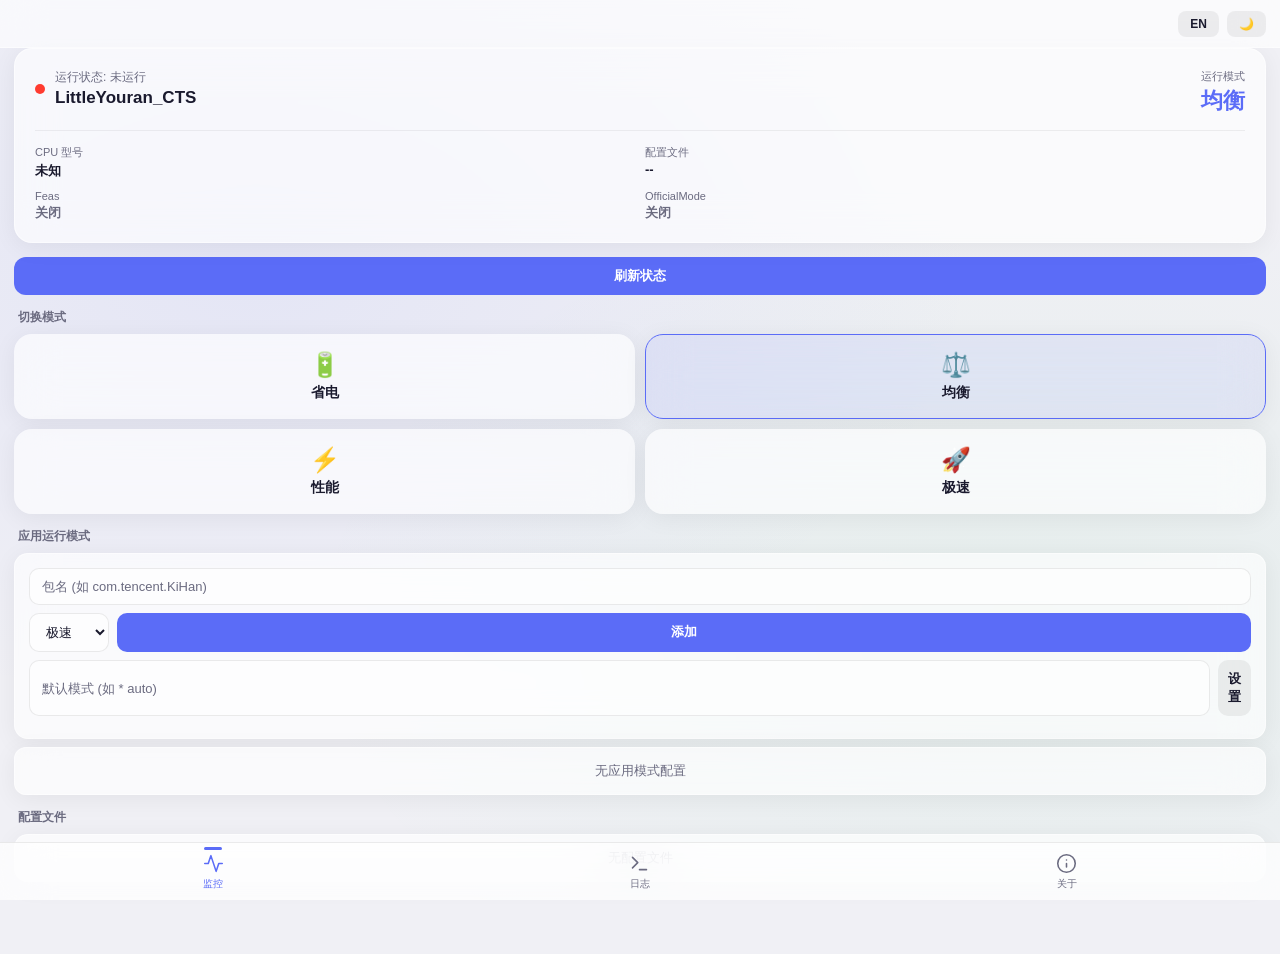
==== webroot/index.html @ d403154c "Add files via upload" ====
<!DOCTYPE html>
<html lang="zh-CN">
<head>
    <meta charset="UTF-8">
    <meta name="viewport" content="width=device-width,initial-scale=1,viewport-fit=cover,maximum-scale=1,user-scalable=no">
    <meta name="theme-color" content="#f0f0f5">
    <title>LittleYouran_CTS</title>
    <style>
:root {
    --bg: #f0f0f5;
    --glass: rgba(255,255,255,0.65);
    --glass-border: rgba(255,255,255,0.5);
    --glass-shadow: 0 4px 24px rgba(0,0,0,0.06);
    --blur: blur(20px) saturate(120%);
    --text: #1a1a2e;
    --text2: #6b6b80;
    --accent: #5b6cf7;
    --green: #34c759;
    --orange: #ff9500;
    --red: #ff3b30;
    --safe-b: env(safe-area-inset-bottom, 0px);
    --safe-t: env(safe-area-inset-top, 0px);
}
:root.dark {
    --bg: #0d0d1a;
    --glass: rgba(30,30,50,0.65);
    --glass-border: rgba(60,60,80,0.5);
    --glass-shadow: 0 4px 24px rgba(0,0,0,0.3);
    --text: #e0e0f0;
    --text2: #8888a0;
}
:root.dark body { background-image: radial-gradient(ellipse at 20% 30%, rgba(91,108,247,0.12) 0%, transparent 50%), radial-gradient(ellipse at 80% 70%, rgba(52,199,89,0.08) 0%, transparent 50%); }
:root.dark .status-dot { box-shadow: 0 0 6px rgba(52,199,89,0.6); }
:root.dark .app-input, :root.dark .app-select { background: rgba(255,255,255,0.08); border-color: rgba(255,255,255,0.1); color: var(--text); }
:root.dark .console { background: rgba(255,255,255,0.05); }
:root.dark .nav-bar { background: rgba(20,20,40,0.85); border-top-color: rgba(255,255,255,0.08); }
:root.dark .app-btn.sec { background: rgba(255,255,255,0.08); }
:root.dark .mode-card.active { background: rgba(91,108,247,0.15); }
:root.dark .cfg-panel { background: rgba(20,20,40,0.95); }
:root.dark .cfg-panel-close { background: rgba(255,255,255,0.1); }
:root.dark .info-list .info-row + .info-row { border-top-color: rgba(255,255,255,0.05); }
:root.dark .app-item + .app-item { border-top-color: rgba(255,255,255,0.05); }
:root.dark .status-info { border-top-color: rgba(255,255,255,0.08); }
:root.dark .about-center { color: var(--text); }
:root.dark .app-tag { color: var(--text); }

* { margin:0; padding:0; box-sizing:border-box; }

body {
    font-family: -apple-system, BlinkMacSystemFont, 'SF Pro Display', 'Segoe UI', sans-serif;
    color: var(--text);
    min-height: 100vh;
    background: var(--bg);
    background-image: 
        radial-gradient(ellipse at 20% 30%, rgba(91,108,247,0.08) 0%, transparent 50%),
        radial-gradient(ellipse at 80% 70%, rgba(52,199,89,0.06) 0%, transparent 50%);
    background-attachment: fixed;
    -webkit-tap-highlight-color: transparent;
}

.glass {
    background: var(--glass);
    backdrop-filter: var(--blur);
    -webkit-backdrop-filter: var(--blur);
    border: 1px solid var(--glass-border);
    border-radius: 18px;
    box-shadow: var(--glass-shadow);
}

main { padding: 14px; padding-bottom: calc(72px + var(--safe-b)); padding-top: calc(48px + var(--safe-t)); }

.top-bar {
    position: fixed;
    top: 0; left: 0; right: 0;
    height: 48px;
    padding-top: var(--safe-t);
    background: var(--glass);
    backdrop-filter: var(--blur);
    -webkit-backdrop-filter: var(--blur);
    border-bottom: 1px solid var(--glass-border);
    display: flex;
    align-items: center;
    justify-content: flex-end;
    gap: 8px;
    padding-left: 14px;
    padding-right: 14px;
    z-index: 998;
}
.top-btn {
    padding: 6px 12px;
    border-radius: 8px;
    font-size: 12px;
    font-weight: 600;
    cursor: pointer;
    background: rgba(0,0,0,0.06);
    color: var(--text);
    transition: all 0.2s;
}
.top-btn:active { transform: scale(0.95); }
:root.dark .top-btn { background: rgba(255,255,255,0.1); }
.view { display:none; }
.view.active { display:block; animation: fadeUp 0.2s ease; }

@keyframes fadeUp {
    from { opacity:0; transform:translateY(6px); }
    to { opacity:1; transform:translateY(0); }
}

/* ===== 状态卡片 ===== */
.status-card {
    padding: 20px;
    margin-bottom: 14px;
}

.status-top {
    display: flex;
    align-items: flex-start;
    justify-content: space-between;
    margin-bottom: 14px;
}

.status-left {
    display: flex;
    align-items: center;
    gap: 10px;
}

.status-dot {
    width: 10px;
    height: 10px;
    border-radius: 50%;
    background: var(--green);
    box-shadow: 0 0 6px rgba(52,199,89,0.4);
    animation: pulse 2s infinite;
}

.status-dot.off { background: var(--red); box-shadow: none; animation: none; }

@keyframes pulse {
    0%, 100% { opacity: 1; }
    50% { opacity: 0.5; }
}

.process-name { font-size: 12px; color: var(--text2); }
.process-title { font-size: 17px; font-weight: 700; margin-top: 2px; }

.status-right { text-align: right; }
.status-label { font-size: 11px; color: var(--text2); }
.status-mode {
    font-size: 22px;
    font-weight: 800;
    color: var(--accent);
    margin-top: 2px;
}

.status-info {
    display: grid;
    grid-template-columns: 1fr 1fr;
    gap: 10px;
    padding-top: 14px;
    border-top: 1px solid rgba(0,0,0,0.06);
}

.info-item { display: flex; flex-direction: column; gap: 2px; }
.info-label { font-size: 11px; color: var(--text2); }
.info-value { font-size: 13px; font-weight: 600; }

/* ===== 模式选择 ===== */
.section-label {
    font-size: 12px;
    color: var(--text2);
    font-weight: 600;
    padding: 14px 4px 8px;
}

.mode-grid { display: grid; grid-template-columns: 1fr 1fr; gap: 10px; }

.mode-card {
    padding: 16px 12px;
    text-align: center;
    cursor: pointer;
    transition: all 0.2s;
    border: 1.5px solid transparent;
}

.mode-card:active { transform: scale(0.96); }

.mode-card.active {
    border-color: var(--accent);
    background: rgba(91,108,247,0.08);
}

.mode-card .icon { font-size: 24px; margin-bottom: 5px; }
.mode-card .name { font-size: 14px; font-weight: 700; }
.mode-card .desc { font-size: 11px; color: var(--text2); margin-top: 2px; }

/* ===== 应用模式 ===== */
.app-section {
    border-radius: 14px;
    overflow: hidden;
    padding: 14px;
}

.app-input {
    width: 100%;
    padding: 10px 12px;
    border-radius: 10px;
    border: 1px solid rgba(0,0,0,0.08);
    background: rgba(255,255,255,0.6);
    color: var(--text);
    font-size: 13px;
    outline: none;
    margin-bottom: 8px;
}

.app-input::placeholder { color: var(--text2); }

.app-row { display: flex; gap: 8px; margin-bottom: 8px; }

.app-select {
    padding: 10px 12px;
    border-radius: 10px;
    border: 1px solid rgba(0,0,0,0.08);
    background: rgba(255,255,255,0.6);
    color: var(--text);
    font-size: 13px;
    outline: none;
    min-width: 80px;
}

.app-btn {
    flex: 1;
    padding: 10px;
    text-align: center;
    border-radius: 10px;
    font-size: 13px;
    font-weight: 600;
    cursor: pointer;
    transition: all 0.2s;
}

.app-btn:active { transform: scale(0.96); }
.app-btn.pri { background: var(--accent); color: #fff; }
.app-btn.sec { background: rgba(0,0,0,0.06); color: var(--text); }

.app-list { border-radius: 12px; overflow: hidden; margin-top: 8px; }

.app-item {
    display: flex;
    align-items: center;
    justify-content: space-between;
    padding: 11px 14px;
    font-size: 13px;
}

.app-item + .app-item { border-top: 1px solid rgba(0,0,0,0.05); }

.app-pkg {
    font-weight: 500;
    max-width: 200px;
    overflow: hidden;
    text-overflow: ellipsis;
    white-space: nowrap;
}

.app-tag {
    padding: 3px 8px;
    border-radius: 6px;
    font-size: 11px;
    font-weight: 600;
}

.app-del {
    color: var(--red);
    cursor: pointer;
    font-size: 12px;
    padding: 4px 8px;
    border-radius: 6px;
}

.app-del:active { background: rgba(255,59,48,0.1); }

/* ===== 配置文件 ===== */
.config-list { border-radius: 14px; overflow: hidden; }

.config-item {
    display: flex;
    align-items: center;
    justify-content: space-between;
    padding: 12px 16px;
    cursor: pointer;
    transition: background 0.15s;
}

.config-item:active { background: rgba(0,0,0,0.03); }
.config-item + .config-item { border-top: 1px solid rgba(0,0,0,0.05); }

/* ===== 日志 ===== */
.log-bar { display: flex; gap: 8px; margin-bottom: 10px; }

.log-btn {
    flex: 1;
    padding: 10px;
    text-align: center;
    border-radius: 10px;
    font-size: 13px;
    font-weight: 600;
    cursor: pointer;
    transition: all 0.15s;
}

.log-btn:active { transform: scale(0.96); }
.log-btn.pri { background: var(--accent); color: #fff; }
.log-btn.sec { background: rgba(0,0,0,0.06); color: var(--text); }

.console {
    background: rgba(255,255,255,0.5);
    border-radius: 14px;
    padding: 12px;
    max-height: calc(100vh - 200px);
    overflow-y: auto;
    font-family: 'SF Mono','Menlo','Consolas',monospace;
    font-size: 11px;
    line-height: 1.8;
}

.console::-webkit-scrollbar { width: 2px; }
.console::-webkit-scrollbar-thumb { background: rgba(0,0,0,0.1); border-radius: 2px; }

.line { white-space: pre-wrap; word-break: break-all; }
.ts { color: #999; }
.ok { color: var(--accent); }
.warn { color: var(--orange); }
.err { color: var(--red); }

/* ===== 配置详情弹窗 ===== */
.cfg-modal {
    position: fixed;
    top: 0; left: 0; right: 0; bottom: 0;
    background: rgba(0,0,0,0.4);
    backdrop-filter: blur(8px);
    -webkit-backdrop-filter: blur(8px);
    z-index: 1000;
    display: none;
    align-items: flex-end;
    justify-content: center;
}
.cfg-modal.show { display: flex; }
.cfg-panel {
    width: 100%;
    max-height: 80vh;
    background: rgba(255,255,255,0.92);
    backdrop-filter: blur(20px);
    -webkit-backdrop-filter: blur(20px);
    border-radius: 20px 20px 0 0;
    display: flex;
    flex-direction: column;
    animation: slideUp 0.25s ease;
}
@keyframes slideUp {
    from { transform: translateY(100%); }
    to { transform: translateY(0); }
}
.cfg-panel-header {
    display: flex;
    justify-content: space-between;
    align-items: center;
    padding: 16px 20px;
    border-bottom: 1px solid rgba(0,0,0,0.06);
    flex-shrink: 0;
}
.cfg-panel-title { font-size: 16px; font-weight: 700; }
.cfg-panel-close {
    width: 28px; height: 28px;
    border-radius: 50%;
    background: rgba(0,0,0,0.06);
    display: flex; align-items: center; justify-content: center;
    cursor: pointer;
    font-size: 14px;
    color: var(--text2);
}
.cfg-panel-save {
    padding: 6px 16px;
    border-radius: 8px;
    background: var(--accent);
    color: #fff;
    font-size: 13px;
    font-weight: 600;
    cursor: pointer;
}
.cfg-panel-save:active { opacity: 0.8; }
.cfg-panel-body {
    font-family: 'SF Mono','Menlo','Consolas',monospace;
    font-size: 11px;
    line-height: 1.8;
    white-space: pre-wrap;
    word-break: break-all;
    color: var(--text);
    padding: 16px 20px;
    overflow-y: auto;
    flex: 1;
}

/* ===== 关于 ===== */
.about-center {
    padding: 32px 20px;
    text-align: center;
}

.about-icon {
    width: 72px;
    height: 72px;
    border-radius: 18px;
    background: linear-gradient(135deg, var(--accent), var(--green));
    margin: 0 auto 14px;
    display: flex;
    align-items: center;
    justify-content: center;
    font-size: 32px;
    box-shadow: 0 6px 24px rgba(91,108,247,0.2);
}

.about-title { font-size: 19px; font-weight: 800; }
.about-ver { font-size: 13px; color: var(--text2); margin-top: 4px; }

.info-list { border-radius: 14px; overflow: hidden; }

.info-row {
    display: flex;
    justify-content: space-between;
    align-items: center;
    padding: 12px 16px;
    font-size: 13px;
}

.info-row + .info-row { border-top: 1px solid rgba(0,0,0,0.05); }
.info-row .il { color: var(--text2); flex-shrink: 0; }
.info-row span:last-child { text-align: right; word-break: break-all; }

/* ===== 底部导航 ===== */
.nav-bar {
    position: fixed;
    bottom: 0; left: 0; right: 0;
    height: 58px;
    background: rgba(255,255,255,0.75);
    backdrop-filter: blur(24px) saturate(150%);
    -webkit-backdrop-filter: blur(24px) saturate(150%);
    border-top: 0.5px solid rgba(0,0,0,0.08);
    display: grid;
    grid-template-columns: repeat(3, 1fr);
    align-items: center;
    padding-bottom: var(--safe-b);
    z-index: 999;
}

.nav-item {
    display: flex;
    flex-direction: column;
    align-items: center;
    gap: 3px;
    color: var(--text2);
    font-size: 10px;
    cursor: pointer;
    transition: color 0.2s;
    position: relative;
}

.nav-item.active { color: var(--accent); }

.nav-item::after {
    content: '';
    position: absolute;
    top: -6px;
    width: 18px;
    height: 3px;
    background: var(--accent);
    border-radius: 2px;
    opacity: 0;
    transform: scaleX(0);
    transition: all 0.3s;
}

.nav-item.active::after { opacity: 1; transform: scaleX(1); }

.nav-item svg {
    width: 21px;
    height: 21px;
    fill: none;
    stroke: currentColor;
    stroke-width: 1.8;
    stroke-linecap: round;
    stroke-linejoin: round;
}

/* ===== Toast ===== */
.toast {
    position: fixed;
    top: 16px;
    left: 50%;
    transform: translateX(-50%) translateY(-80px);
    padding: 10px 22px;
    border-radius: 24px;
    font-size: 13px;
    font-weight: 600;
    z-index: 9999;
    backdrop-filter: blur(12px);
    -webkit-backdrop-filter: blur(12px);
    transition: transform 0.3s cubic-bezier(.4,0,.2,1);
}

.toast.show { transform: translateX(-50%) translateY(0); }
.toast.ok { background: rgba(52,199,89,0.9); color: #fff; }
.toast.err { background: rgba(255,59,48,0.9); color: #fff; }
    </style>
</head>
<body>
    <div class="toast" id="toast"></div>
    <div class="top-bar">
        <div class="top-btn" id="langBtn" onclick="app.toggleLang()">EN</div>
        <div class="top-btn" id="themeBtn" onclick="app.toggleTheme()">🌙</div>
    </div>
    <div class="cfg-modal" id="cfgModal" onclick="if(event.target===this)app.closeCfg()">
        <div class="cfg-panel">
            <div class="cfg-panel-header">
                <div class="cfg-panel-close" onclick="app.closeCfg()">✕</div>
                <span class="cfg-panel-title" id="cfgTitle">配置文件</span>
                <div class="cfg-panel-save" onclick="app.saveCfg()" data-i18n="save">保存</div>
            </div>
            <div class="cfg-panel-body">
                <textarea id="cfgEditor" style="width:100%;min-height:50vh;border:none;background:transparent;color:var(--text);font-family:'SF Mono','Menlo','Consolas',monospace;font-size:11px;line-height:1.8;resize:none;outline:none;white-space:pre-wrap;word-break:break-all"></textarea>
            </div>
        </div>
    </div>

    <main>
        <!-- 监控页 -->
        <div id="monitor" class="view active">
            <div class="glass status-card">
                <div class="status-top">
                    <div class="status-left">
                        <div class="status-dot" id="svcDot"></div>
                        <div>
                            <div class="process-name"><span data-i18n="runStatus">运行状态</span>: <span id="svcText" data-i18n="detecting">检测中...</span></div>
                            <div class="process-title">LittleYouran_CTS</div>
                        </div>
                    </div>
                    <div class="status-right">
                        <div class="status-label" data-i18n="runMode">运行模式</div>
                        <div class="status-mode" id="currentMode">--</div>
                    </div>
                </div>
                <div class="status-info">
                    <div class="info-item">
                        <span class="info-label" data-i18n="cpuModel">CPU 型号</span>
                        <span class="info-value" id="cpuModel">检测中...</span>
                    </div>
                    <div class="info-item">
                        <span class="info-label" data-i18n="cfgName">配置文件</span>
                        <span class="info-value" id="cfgName">--</span>
                    </div>
                    <div class="info-item">
                        <span class="info-label" data-i18n="feasSt">Feas</span>
                        <span class="info-value" id="feasSt">--</span>
                    </div>
                    <div class="info-item">
                        <span class="info-label" data-i18n="offSt">OfficialMode</span>
                        <span class="info-value" id="offSt">--</span>
                    </div>
                </div>
            </div>

            <div class="app-btn pri" onclick="app.refresh()" style="border-radius:12px" data-i18n="refresh">刷新状态</div>

            <div class="section-label" data-i18n="switchMode">切换模式</div>
            <div class="mode-grid">
                <div class="glass mode-card" data-m="powersave" onclick="app.setMode('powersave')">
                    <div class="icon">🔋</div>
                    <div class="name" data-i18n="powersave">省电</div>
                </div>
                <div class="glass mode-card" data-m="balance" onclick="app.setMode('balance')">
                    <div class="icon">⚖️</div>
                    <div class="name" data-i18n="balance">均衡</div>
                </div>
                <div class="glass mode-card" data-m="performance" onclick="app.setMode('performance')">
                    <div class="icon">⚡</div>
                    <div class="name" data-i18n="performance">性能</div>
                </div>
                <div class="glass mode-card" data-m="fast" onclick="app.setMode('fast')">
                    <div class="icon">🚀</div>
                    <div class="name" data-i18n="fast">极速</div>
                </div>
            </div>

            <div class="section-label" data-i18n="appMode">应用运行模式</div>
            <div class="glass app-section">
                <input type="text" class="app-input" id="appPkg" data-i18n-ph="pkgPlaceholder" placeholder="包名 (如 com.tencent.KiHan)">
                <div class="app-row">
                    <select class="app-select" id="appMode">
                        <option value="powersave" data-i18n="powersave">省电</option>
                        <option value="balance" data-i18n="balance">均衡</option>
                        <option value="performance" data-i18n="performance">性能</option>
                        <option value="fast" selected data-i18n="fast">极速</option>
                    </select>
                    <div class="app-btn pri" onclick="app.addApp()" data-i18n="add">添加</div>
                </div>
                <div class="app-row">
                    <input type="text" class="app-input" id="appDef" data-i18n-ph="defPlaceholder" placeholder="默认模式 (如 * auto)" style="margin:0">
                    <div class="app-btn sec" onclick="app.setDef()" data-i18n="set">设置</div>
                </div>
            </div>
            <div class="glass app-list" id="appList">
                <div style="padding:14px;text-align:center;color:var(--text2);font-size:13px">无应用模式配置</div>
            </div>

            <div class="section-label" data-i18n="cfgFile">配置文件</div>
            <div class="glass config-list" id="cfgList">
                <div style="padding:14px;text-align:center;color:var(--text2);font-size:13px">扫描中...</div>
            </div>
        </div>

        <!-- 志页 -->
        <div id="logs" class="view">
            <div class="log-btn pri" onclick="app.loadLog()" style="border-radius:12px" data-i18n="refreshLog">刷新</div>
            <div class="console" id="terminal">
                <div class="line"><span class="ts">[--:--:--]</span> 等待加载...</div>
            </div>
        </div>

        <!-- 关于页 -->
        <div id="about" class="view">
            <div class="glass about-center">
                <div class="about-icon">⚡</div>
                <div class="about-title">LittleYouran_CTS</div>
                <div class="about-ver">大版本号v3.0</div>
                <div class="about-ver" style="margin-top:2px">原作者 mowei</div>
            </div>

            <div class="section-label" data-i18n="aboutTitle">应用信息</div>
            <div class="glass info-list">
                <div class="info-row"><span class="il" data-i18n="author">作者</span><span>LittleYouran</span></div>
                <div class="info-row"><span class="il" data-i18n="cfgPath">配置路径</span><span style="font-size:11px">/sdcard/Android/CTS/</span></div>
                <div class="info-row"><span class="il" data-i18n="kernelVer">内核版本</span><span id="kver">--</span></div>
                <div class="info-row"><span class="il">Android</span><span id="aver">--</span></div>
                <div class="info-row"><span class="il" data-i18n="logLevel">日志等级</span><span id="lvl">INFO</span></div>
            </div>
        </div>
    </main>

    <nav class="nav-bar">
        <a class="nav-item active" onclick="go('monitor',this)">
            <svg viewBox="0 0 24 24"><path d="M22 12h-4l-3 9L9 3l-3 9H2"/></svg>
            <span data-i18n="monitor">监控</span>
        </a>
        <a class="nav-item" onclick="go('logs',this)">
            <svg viewBox="0 0 24 24"><polyline points="4 17 10 11 4 5"/><line x1="12" y1="19" x2="20" y2="19"/></svg>
            <span data-i18n="logs">日志</span>
        </a>
        <a class="nav-item" onclick="go('about',this)">
            <svg viewBox="0 0 24 24"><circle cx="12" cy="12" r="10"/><path d="M12 16v-4M12 8h.01"/></svg>
            <span data-i18n="about">关于</span>
        </a>
    </nav>

    <script>
function go(id, el) {
    document.querySelectorAll('.view').forEach(v => v.classList.remove('active'));
    document.querySelectorAll('.nav-item').forEach(n => n.classList.remove('active'));
    document.getElementById(id).classList.add('active');
    el.classList.add('active');
}

const app = {
    DIR: '/sdcard/Android/CTS',
    mode: 'balance',
    lang: 'zh',
    dark: false,
    lastCfgMtime: '',

    i18n: {
        zh: { monitor:'监控', logs:'日志', about:'关于', refresh:'刷新状态', switchMode:'切换模式', appMode:'应用运行模式', cfgFile:'配置文件', powersave:'省电', balance:'均衡', performance:'性能', fast:'极速', running:'运行中', notRunning:'未运行', detecting:'检测中...', add:'添加', set:'设置', del:'删除', noApp:'无应用模式配置', scanning:'扫描中...', refreshLog:'刷新', waitLoad:'等待加载...', cpuModel:'CPU 型号', cfgName:'配置文件', feasSt:'Feas', offSt:'OfficialMode', runStatus:'运行状态', runMode:'运行模式', aboutTitle:'应用信息', author:'作者', cfgPath:'配置路径', kernelVer:'内核版本', logLevel:'日志等级', defMode:'默认模式', auto:'自动', pkgPlaceholder:'包名 (如 com.tencent.KiHan)', defPlaceholder:'默认模式 (如 * auto)', save:'保存', on:'开启', off:'关闭', opened:'已打开', closed:'关闭' },
        en: { monitor:'Monitor', logs:'Logs', about:'About', refresh:'Refresh', switchMode:'Switch Mode', appMode:'App Mode', cfgFile:'Config', powersave:'Powersave', balance:'Balance', performance:'Performance', fast:'Fast', running:'Running', notRunning:'Stopped', detecting:'Detecting...', add:'Add', set:'Set', del:'Del', noApp:'No app rules', scanning:'Scanning...', refreshLog:'Refresh', waitLoad:'Waiting...', cpuModel:'CPU', cfgName:'Config', feasSt:'Feas', offSt:'OfficialMode', runStatus:'Status', runMode:'Mode', aboutTitle:'App Info', author:'Author', cfgPath:'Config Path', kernelVer:'Kernel', logLevel:'Log Level', defMode:'Default', auto:'Auto', pkgPlaceholder:'Package name', defPlaceholder:'Default mode (e.g. * auto)', save:'Save', on:'On', off:'Off', opened:'On', closed:'Off' }
    },

    t(k) { return this.i18n[this.lang][k] || k; },

    toggleLang() {
        this.lang = this.lang === 'zh' ? 'en' : 'zh';
        document.getElementById('langBtn').textContent = this.lang === 'zh' ? 'EN' : '中';
        this.updateLang();
    },

    toggleTheme() {
        this.dark = !this.dark;
        document.documentElement.classList.toggle('dark', this.dark);
        document.getElementById('themeBtn').textContent = this.dark ? '☀️' : '🌙';
    },

    updateLang() {
        document.querySelectorAll('[data-i18n]').forEach(el => {
            el.textContent = this.t(el.dataset.i18n);
        });
        document.querySelectorAll('[data-i18n-ph]').forEach(el => {
            el.placeholder = this.t(el.dataset.i18nPh);
        });
    },

    async sh(cmd) {
        return new Promise(r => {
            const c = 'c'+Date.now()+Math.random().toString(36).substr(2,6);
            const t = setTimeout(()=>{delete window[c];r('');},5000);
            window[c]=(co,out)=>{clearTimeout(t);delete window[c];r(out?out.trim():'');};
            try{
                if(typeof ksu!=='undefined'&&ksu.exec) ksu.exec(cmd,'{}',c);
                else setTimeout(()=>window[c](0,'',''),50);
            }catch(e){clearTimeout(t);delete window[c];r('');}
        });
    },

    toast(msg, type='ok') {
        const el = document.getElementById('toast');
        el.textContent = msg;
        el.className = 'toast ' + type;
        requestAnimationFrame(()=>el.classList.add('show'));
        setTimeout(()=>el.classList.remove('show'), 2200);
    },

    nameOf(m) {
        return this.t(m) || m;
    },

    async refresh() {
        const m = await this.sh(`cat "${this.DIR}/mode.txt" 2>/dev/null`);
        if(['powersave','balance','performance','fast'].includes(m)) this.mode = m;
        document.getElementById('currentMode').textContent = this.nameOf(this.mode);
        document.querySelectorAll('.mode-card').forEach(c=>c.classList.toggle('active',c.dataset.m===this.mode));

        const pid = await this.sh('pidof LittleYouran_CTS');
        const running = pid && pid.trim().length > 0;
        document.getElementById('svcDot').className = 'status-dot' + (running ? '' : ' off');
        document.getElementById('svcText').textContent = running ? this.t('running') : this.t('notRunning');

        let model = await this.sh('getprop ro.soc.model');
        if(!model) model = await this.sh('getprop ro.board.platform');
        document.getElementById('cpuModel').textContent = (model||'未知').toUpperCase();

        const files = await this.sh(`ls "${this.DIR}/"*.json 2>/dev/null`);
        if(files) {
            const cur = files.split('\n').filter(f=>f)[0];
            document.getElementById('cfgName').textContent = cur ? cur.split('/').pop().replace('.json','') : '--';
            const mtime = await this.sh(`stat -c %Y "${cur}" 2>/dev/null`);
            if(this.lastCfgMtime && mtime && this.lastCfgMtime !== mtime) {
                this.toast('配置文件已更新，已应用');
            }
            this.lastCfgMtime = mtime;
        }

        const feasRaw = await this.sh(`grep -A5 '"Feas"' "${this.DIR}/config.json" 2>/dev/null | grep '"enable"' | head -1`);
        const fe = document.getElementById('feasSt');
        const feasOn = feasRaw && feasRaw.includes('true');
        fe.textContent = feasOn ? this.t('on') : this.t('off');
        fe.style.color = feasOn ? 'var(--green)' : 'var(--text2)';

        const offRaw = await this.sh(`grep -A5 '"OfficialMode"' "${this.DIR}/config.json" 2>/dev/null | grep '"enable"' | head -1`);
        const oe = document.getElementById('offSt');
        const offOn = offRaw && offRaw.includes('true');
        oe.textContent = offOn ? this.t('opened') : this.t('closed');
        oe.style.color = offOn ? 'var(--green)' : 'var(--text2)';
    },

    async setMode(m) {
        if(m===this.mode) return;
        this.mode = m;
        document.getElementById('currentMode').textContent = this.nameOf(m);
        document.querySelectorAll('.mode-card').forEach(c=>c.classList.toggle('active',c.dataset.m===m));
        await this.sh(`printf '%s' '${m}' > "${this.DIR}/mode.txt"`);
        this.toast('已切换: ' + this.nameOf(m));
    },

    perappFile: '/sdcard/Android/CTS/perapp_powermode.txt',

    async loadApps() {
        const raw = await this.sh(`cat "${this.perappFile}" 2>/dev/null`);
        const el = document.getElementById('appList');
        if(!raw || !raw.trim()) {
            el.innerHTML = '<div style="padding:14px;text-align:center;color:var(--text2);font-size:13px">无应用模式配置</div>';
            return;
        }
        const lines = raw.split('\n').filter(l=>l.trim()&&!l.trim().startsWith('#'));
        if(!lines.length) {
            el.innerHTML = '<div style="padding:14px;text-align:center;color:var(--text2);font-size:13px">无应用模式配置</div>';
            return;
        }
        el.innerHTML = lines.map((l,i)=>{
            const p = l.trim().split(/\s+/);
            if(p.length<2) return '';
            const pkg = p[0], mode = p[1];
            const isDef = pkg==='*';
            const label = isDef ? '默认模式' : pkg;
            const modeLabel = mode==='auto'?'自动':this.nameOf(mode);
            const colors = {powersave:'#007aff',balance:'var(--text2)',performance:'var(--orange)',fast:'var(--green)',auto:'var(--text2)'};
            return `<div class="app-item">
                <span class="app-pkg">${label}</span>
                <div style="display:flex;align-items:center;gap:8px">
                    <span class="app-tag" style="background:${colors[mode]||'var(--text2)'}15;color:${colors[mode]||'var(--text2)'}">${modeLabel}</span>
                    <span class="app-del" onclick="app.delApp(${i})">删除</span>
                </div>
            </div>`;
        }).join('');
    },

    async addApp() {
        const pkg = document.getElementById('appPkg').value.trim();
        const mode = document.getElementById('appMode').value;
        if(!pkg) { this.toast('请输入包名','err'); return; }
        await this.sh(`printf '%s %s\\n' '${pkg}' '${mode}' >> "${this.perappFile}"`);
        document.getElementById('appPkg').value = '';
        this.toast('已添加: ' + pkg);
        await this.loadApps();
    },

    async setDef() {
        const input = document.getElementById('appDef').value.trim();
        if(!input) { this.toast('请输入默认模式','err'); return; }
        const parts = input.split(/\s+/);
        const mode = parts.length>1?parts[1]:parts[0];
        if(!['powersave','balance','performance','fast','auto'].includes(mode)) { this.toast('无效模式','err'); return; }
        await this.sh(`sed -i '/^\\*/d' "${this.perappFile}" 2>/dev/null`);
        await this.sh(`printf '* %s\\n' '${mode}' >> "${this.perappFile}"`);
        document.getElementById('appDef').value = '';
        this.toast('默认模式: ' + (mode==='auto'?'自动':this.nameOf(mode)));
        await this.loadApps();
    },

    async delApp(i) {
        const raw = await this.sh(`cat "${this.perappFile}" 2>/dev/null`);
        if(!raw) return;
        const allLines = raw.split('\n');
        const validLines = [];
        const validIdx = [];
        allLines.forEach((l,idx) => {
            if(l.trim() && !l.trim().startsWith('#')) { validLines.push(l); validIdx.push(idx); }
        });
        if(i>=validLines.length) return;
        const realLineNum = validIdx[i] + 1;
        await this.sh(`sed -i '${realLineNum}d' "${this.perappFile}"`);
        this.toast('已删除');
        await this.loadApps();
    },

    async loadLog() {
        const raw = await this.sh(`tail -120 "${this.DIR}/log.txt" 2>/dev/null`);
        const lines = raw ? raw.split('\n') : ['无日志'];
        document.getElementById('terminal').innerHTML = lines.map(l => {
            let c = '';
            if(l.includes('错误')) c='err';
            else if(l.includes('警告')) c='warn';
            else if(l.includes('信息')||l.includes('已启用')||l.includes('已开启')||l.includes('per-app')) c='ok';
            return `<div class="line"><span class="${c}">${l.replace(/</g,'&lt;')}</span></div>`;
        }).join('');
        const t = document.getElementById('terminal');
        t.scrollTop = t.scrollHeight;
    },

    async clearLog() {
        await this.sh(`> "${this.DIR}/log.txt"`);
        document.getElementById('terminal').innerHTML = '<div class="line"><span class="ts">[--:--:--]</span> 已清空</div>';
        this.toast('日志已清空');
    },

    async loadCfg() {
        const files = await this.sh(`ls "${this.DIR}/"*.json 2>/dev/null`);
        const el = document.getElementById('cfgList');
        if(!files) { el.innerHTML='<div style="padding:14px;text-align:center;color:var(--text2);font-size:13px">无配置文件</div>'; return; }
        const names = files.split('\n').filter(f=>f);
        el.innerHTML = names.map((f,i)=>{
            const n = f.split('/').pop().replace('.json','');
            return `<div class="config-item" onclick="app.openCfg(${i})"><span style="font-size:14px;font-weight:500">${n}</span></div>`;
        }).join('');
        this._cfgFiles = names;
    },

    async openCfg(i) {
        const f = this._cfgFiles[i];
        if(!f) return;
        const name = f.split('/').pop().replace('.json','');
        const raw = await this.sh(`cat "${f}" 2>/dev/null`);
        let body = raw || '无法读取';
        try { body = JSON.stringify(JSON.parse(raw), null, 2); } catch(e) {}
        document.getElementById('cfgTitle').textContent = name;
        document.getElementById('cfgEditor').value = body;
        document.getElementById('cfgModal').classList.add('show');
        this._cfgCurrentFile = f;
    },

    async saveCfg() {
        const content = document.getElementById('cfgEditor').value;
        const escaped = content.replace(/'/g,"'\\''");
        await this.sh(`printf '%s' '${escaped}' > "${this._cfgCurrentFile}"`);
        this.toast('已保存');
        this.closeCfg();
    },

    closeCfg() {
        document.getElementById('cfgModal').classList.remove('show');
    },

    async loadAbout() {
        document.getElementById('kver').textContent = await this.sh('uname -r') || '--';
        const sdk = await this.sh('getprop ro.build.version.sdk');
        const rel = await this.sh('getprop ro.build.version.release');
        document.getElementById('aver').textContent = (rel||'--') + ' (SDK ' + (sdk||'--') + ')';
        const ll = await this.sh(`grep -o '"loglevel":"[^"]*"' "${this.DIR}/config.json" 2>/dev/null`);
        const mm = ll ? ll.match(/"loglevel":"([^"]*)"/) : null;
        document.getElementById('lvl').textContent = mm ? mm[1] : 'INFO';
    },

    async init() {
        await this.refresh();
        await this.loadApps();
        await this.loadCfg();
        await this.loadAbout();
        await this.loadLog();
        let lastLogSize = '';
        setInterval(async()=>{
            await this.loadLog();
            const size = await this.sh(`stat -c '%s' "${this.DIR}/config.json" 2>/dev/null`);
            if(size && size !== this._lastCfgSize && this._lastCfgSize) {
                this.toast(this.lang==='zh'?'配置文件已更新，已重新应用':'Config updated, reapplied');
                await this.refresh();
            }
            this._lastCfgSize = size;
        }, 2000);
    }
};

app.init();
    </script>
</body>
</html>
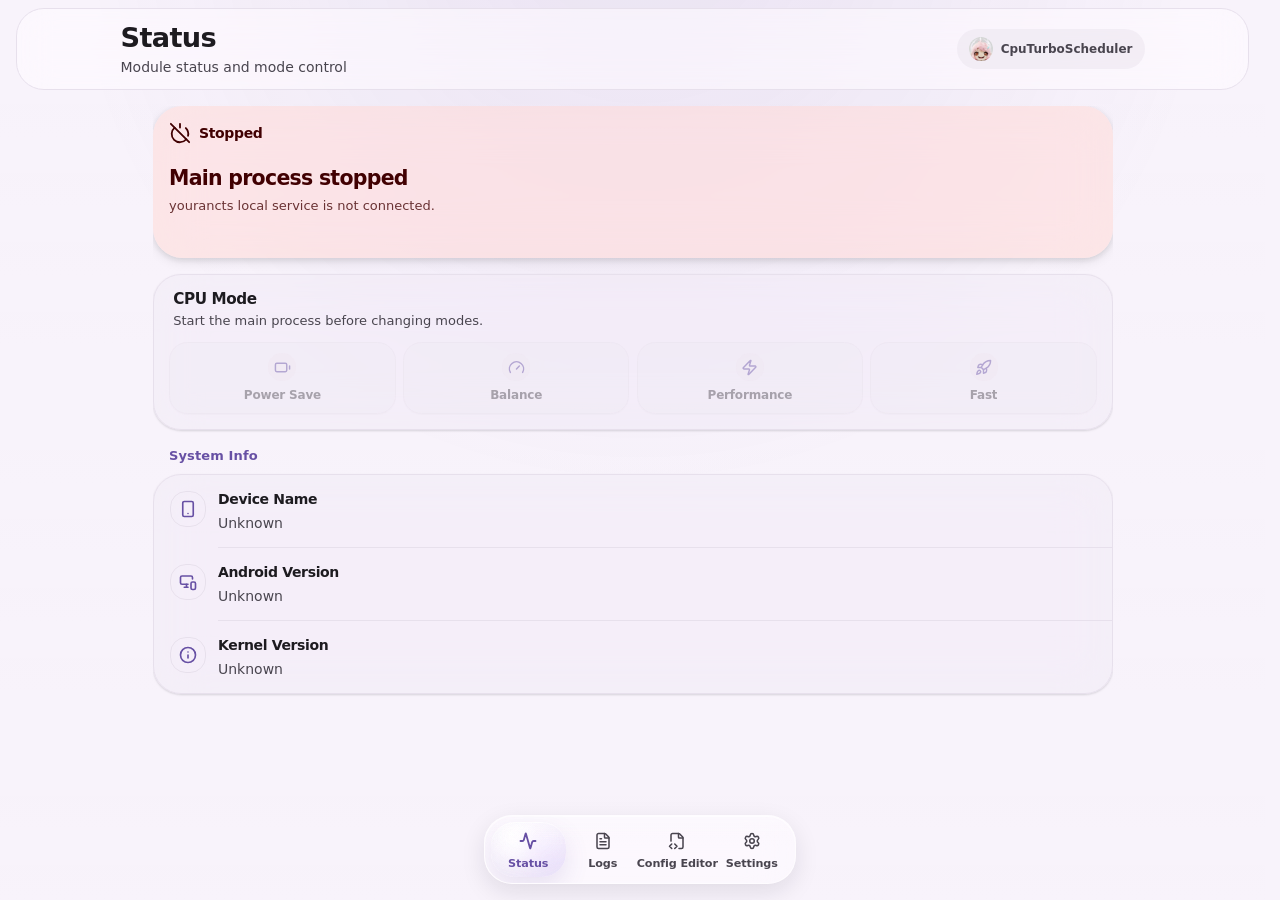
==== commit 47783ca9: "Add files via upload webui" ====
--- a/webroot/index.html
+++ b/webroot/index.html
@@ -1,939 +1 @@
-<!DOCTYPE html>
-<html lang="zh-CN">
-<head>
-    <meta charset="UTF-8">
-    <meta name="viewport" content="width=device-width,initial-scale=1,viewport-fit=cover,maximum-scale=1,user-scalable=no">
-    <meta name="theme-color" content="#f0f0f5">
-    <title>LittleYouran_CTS</title>
-    <style>
-:root {
-    --bg: #f0f0f5;
-    --glass: rgba(255,255,255,0.65);
-    --glass-border: rgba(255,255,255,0.5);
-    --glass-shadow: 0 4px 24px rgba(0,0,0,0.06);
-    --blur: blur(20px) saturate(120%);
-    --text: #1a1a2e;
-    --text2: #6b6b80;
-    --accent: #5b6cf7;
-    --green: #34c759;
-    --orange: #ff9500;
-    --red: #ff3b30;
-    --safe-b: env(safe-area-inset-bottom, 0px);
-    --safe-t: env(safe-area-inset-top, 0px);
-}
-:root.dark {
-    --bg: #0d0d1a;
-    --glass: rgba(30,30,50,0.65);
-    --glass-border: rgba(60,60,80,0.5);
-    --glass-shadow: 0 4px 24px rgba(0,0,0,0.3);
-    --text: #e0e0f0;
-    --text2: #8888a0;
-}
-:root.dark body { background-image: radial-gradient(ellipse at 20% 30%, rgba(91,108,247,0.12) 0%, transparent 50%), radial-gradient(ellipse at 80% 70%, rgba(52,199,89,0.08) 0%, transparent 50%); }
-:root.dark .status-dot { box-shadow: 0 0 6px rgba(52,199,89,0.6); }
-:root.dark .app-input, :root.dark .app-select { background: rgba(255,255,255,0.08); border-color: rgba(255,255,255,0.1); color: var(--text); }
-:root.dark .console { background: rgba(255,255,255,0.05); }
-:root.dark .nav-bar { background: rgba(20,20,40,0.85); border-top-color: rgba(255,255,255,0.08); }
-:root.dark .app-btn.sec { background: rgba(255,255,255,0.08); }
-:root.dark .mode-card.active { background: rgba(91,108,247,0.15); }
-:root.dark .cfg-panel { background: rgba(20,20,40,0.95); }
-:root.dark .cfg-panel-close { background: rgba(255,255,255,0.1); }
-:root.dark .info-list .info-row + .info-row { border-top-color: rgba(255,255,255,0.05); }
-:root.dark .app-item + .app-item { border-top-color: rgba(255,255,255,0.05); }
-:root.dark .status-info { border-top-color: rgba(255,255,255,0.08); }
-:root.dark .about-center { color: var(--text); }
-:root.dark .app-tag { color: var(--text); }
-
-* { margin:0; padding:0; box-sizing:border-box; }
-
-body {
-    font-family: -apple-system, BlinkMacSystemFont, 'SF Pro Display', 'Segoe UI', sans-serif;
-    color: var(--text);
-    min-height: 100vh;
-    background: var(--bg);
-    background-image: 
-        radial-gradient(ellipse at 20% 30%, rgba(91,108,247,0.08) 0%, transparent 50%),
-        radial-gradient(ellipse at 80% 70%, rgba(52,199,89,0.06) 0%, transparent 50%);
-    background-attachment: fixed;
-    -webkit-tap-highlight-color: transparent;
-}
-
-.glass {
-    background: var(--glass);
-    backdrop-filter: var(--blur);
-    -webkit-backdrop-filter: var(--blur);
-    border: 1px solid var(--glass-border);
-    border-radius: 18px;
-    box-shadow: var(--glass-shadow);
-}
-
-main { padding: 14px; padding-bottom: calc(72px + var(--safe-b)); padding-top: calc(48px + var(--safe-t)); }
-
-.top-bar {
-    position: fixed;
-    top: 0; left: 0; right: 0;
-    height: 48px;
-    padding-top: var(--safe-t);
-    background: var(--glass);
-    backdrop-filter: var(--blur);
-    -webkit-backdrop-filter: var(--blur);
-    border-bottom: 1px solid var(--glass-border);
-    display: flex;
-    align-items: center;
-    justify-content: flex-end;
-    gap: 8px;
-    padding-left: 14px;
-    padding-right: 14px;
-    z-index: 998;
-}
-.top-btn {
-    padding: 6px 12px;
-    border-radius: 8px;
-    font-size: 12px;
-    font-weight: 600;
-    cursor: pointer;
-    background: rgba(0,0,0,0.06);
-    color: var(--text);
-    transition: all 0.2s;
-}
-.top-btn:active { transform: scale(0.95); }
-:root.dark .top-btn { background: rgba(255,255,255,0.1); }
-.view { display:none; }
-.view.active { display:block; animation: fadeUp 0.2s ease; }
-
-@keyframes fadeUp {
-    from { opacity:0; transform:translateY(6px); }
-    to { opacity:1; transform:translateY(0); }
-}
-
-/* ===== 状态卡片 ===== */
-.status-card {
-    padding: 20px;
-    margin-bottom: 14px;
-}
-
-.status-top {
-    display: flex;
-    align-items: flex-start;
-    justify-content: space-between;
-    margin-bottom: 14px;
-}
-
-.status-left {
-    display: flex;
-    align-items: center;
-    gap: 10px;
-}
-
-.status-dot {
-    width: 10px;
-    height: 10px;
-    border-radius: 50%;
-    background: var(--green);
-    box-shadow: 0 0 6px rgba(52,199,89,0.4);
-    animation: pulse 2s infinite;
-}
-
-.status-dot.off { background: var(--red); box-shadow: none; animation: none; }
-
-@keyframes pulse {
-    0%, 100% { opacity: 1; }
-    50% { opacity: 0.5; }
-}
-
-.process-name { font-size: 12px; color: var(--text2); }
-.process-title { font-size: 17px; font-weight: 700; margin-top: 2px; }
-
-.status-right { text-align: right; }
-.status-label { font-size: 11px; color: var(--text2); }
-.status-mode {
-    font-size: 22px;
-    font-weight: 800;
-    color: var(--accent);
-    margin-top: 2px;
-}
-
-.status-info {
-    display: grid;
-    grid-template-columns: 1fr 1fr;
-    gap: 10px;
-    padding-top: 14px;
-    border-top: 1px solid rgba(0,0,0,0.06);
-}
-
-.info-item { display: flex; flex-direction: column; gap: 2px; }
-.info-label { font-size: 11px; color: var(--text2); }
-.info-value { font-size: 13px; font-weight: 600; }
-
-/* ===== 模式选择 ===== */
-.section-label {
-    font-size: 12px;
-    color: var(--text2);
-    font-weight: 600;
-    padding: 14px 4px 8px;
-}
-
-.mode-grid { display: grid; grid-template-columns: 1fr 1fr; gap: 10px; }
-
-.mode-card {
-    padding: 16px 12px;
-    text-align: center;
-    cursor: pointer;
-    transition: all 0.2s;
-    border: 1.5px solid transparent;
-}
-
-.mode-card:active { transform: scale(0.96); }
-
-.mode-card.active {
-    border-color: var(--accent);
-    background: rgba(91,108,247,0.08);
-}
-
-.mode-card .icon { font-size: 24px; margin-bottom: 5px; }
-.mode-card .name { font-size: 14px; font-weight: 700; }
-.mode-card .desc { font-size: 11px; color: var(--text2); margin-top: 2px; }
-
-/* ===== 应用模式 ===== */
-.app-section {
-    border-radius: 14px;
-    overflow: hidden;
-    padding: 14px;
-}
-
-.app-input {
-    width: 100%;
-    padding: 10px 12px;
-    border-radius: 10px;
-    border: 1px solid rgba(0,0,0,0.08);
-    background: rgba(255,255,255,0.6);
-    color: var(--text);
-    font-size: 13px;
-    outline: none;
-    margin-bottom: 8px;
-}
-
-.app-input::placeholder { color: var(--text2); }
-
-.app-row { display: flex; gap: 8px; margin-bottom: 8px; }
-
-.app-select {
-    padding: 10px 12px;
-    border-radius: 10px;
-    border: 1px solid rgba(0,0,0,0.08);
-    background: rgba(255,255,255,0.6);
-    color: var(--text);
-    font-size: 13px;
-    outline: none;
-    min-width: 80px;
-}
-
-.app-btn {
-    flex: 1;
-    padding: 10px;
-    text-align: center;
-    border-radius: 10px;
-    font-size: 13px;
-    font-weight: 600;
-    cursor: pointer;
-    transition: all 0.2s;
-}
-
-.app-btn:active { transform: scale(0.96); }
-.app-btn.pri { background: var(--accent); color: #fff; }
-.app-btn.sec { background: rgba(0,0,0,0.06); color: var(--text); }
-
-.app-list { border-radius: 12px; overflow: hidden; margin-top: 8px; }
-
-.app-item {
-    display: flex;
-    align-items: center;
-    justify-content: space-between;
-    padding: 11px 14px;
-    font-size: 13px;
-}
-
-.app-item + .app-item { border-top: 1px solid rgba(0,0,0,0.05); }
-
-.app-pkg {
-    font-weight: 500;
-    max-width: 200px;
-    overflow: hidden;
-    text-overflow: ellipsis;
-    white-space: nowrap;
-}
-
-.app-tag {
-    padding: 3px 8px;
-    border-radius: 6px;
-    font-size: 11px;
-    font-weight: 600;
-}
-
-.app-del {
-    color: var(--red);
-    cursor: pointer;
-    font-size: 12px;
-    padding: 4px 8px;
-    border-radius: 6px;
-}
-
-.app-del:active { background: rgba(255,59,48,0.1); }
-
-/* ===== 配置文件 ===== */
-.config-list { border-radius: 14px; overflow: hidden; }
-
-.config-item {
-    display: flex;
-    align-items: center;
-    justify-content: space-between;
-    padding: 12px 16px;
-    cursor: pointer;
-    transition: background 0.15s;
-}
-
-.config-item:active { background: rgba(0,0,0,0.03); }
-.config-item + .config-item { border-top: 1px solid rgba(0,0,0,0.05); }
-
-/* ===== 日志 ===== */
-.log-bar { display: flex; gap: 8px; margin-bottom: 10px; }
-
-.log-btn {
-    flex: 1;
-    padding: 10px;
-    text-align: center;
-    border-radius: 10px;
-    font-size: 13px;
-    font-weight: 600;
-    cursor: pointer;
-    transition: all 0.15s;
-}
-
-.log-btn:active { transform: scale(0.96); }
-.log-btn.pri { background: var(--accent); color: #fff; }
-.log-btn.sec { background: rgba(0,0,0,0.06); color: var(--text); }
-
-.console {
-    background: rgba(255,255,255,0.5);
-    border-radius: 14px;
-    padding: 12px;
-    max-height: calc(100vh - 200px);
-    overflow-y: auto;
-    font-family: 'SF Mono','Menlo','Consolas',monospace;
-    font-size: 11px;
-    line-height: 1.8;
-}
-
-.console::-webkit-scrollbar { width: 2px; }
-.console::-webkit-scrollbar-thumb { background: rgba(0,0,0,0.1); border-radius: 2px; }
-
-.line { white-space: pre-wrap; word-break: break-all; }
-.ts { color: #999; }
-.ok { color: var(--accent); }
-.warn { color: var(--orange); }
-.err { color: var(--red); }
-
-/* ===== 配置详情弹窗 ===== */
-.cfg-modal {
-    position: fixed;
-    top: 0; left: 0; right: 0; bottom: 0;
-    background: rgba(0,0,0,0.4);
-    backdrop-filter: blur(8px);
-    -webkit-backdrop-filter: blur(8px);
-    z-index: 1000;
-    display: none;
-    align-items: flex-end;
-    justify-content: center;
-}
-.cfg-modal.show { display: flex; }
-.cfg-panel {
-    width: 100%;
-    max-height: 80vh;
-    background: rgba(255,255,255,0.92);
-    backdrop-filter: blur(20px);
-    -webkit-backdrop-filter: blur(20px);
-    border-radius: 20px 20px 0 0;
-    display: flex;
-    flex-direction: column;
-    animation: slideUp 0.25s ease;
-}
-@keyframes slideUp {
-    from { transform: translateY(100%); }
-    to { transform: translateY(0); }
-}
-.cfg-panel-header {
-    display: flex;
-    justify-content: space-between;
-    align-items: center;
-    padding: 16px 20px;
-    border-bottom: 1px solid rgba(0,0,0,0.06);
-    flex-shrink: 0;
-}
-.cfg-panel-title { font-size: 16px; font-weight: 700; }
-.cfg-panel-close {
-    width: 28px; height: 28px;
-    border-radius: 50%;
-    background: rgba(0,0,0,0.06);
-    display: flex; align-items: center; justify-content: center;
-    cursor: pointer;
-    font-size: 14px;
-    color: var(--text2);
-}
-.cfg-panel-save {
-    padding: 6px 16px;
-    border-radius: 8px;
-    background: var(--accent);
-    color: #fff;
-    font-size: 13px;
-    font-weight: 600;
-    cursor: pointer;
-}
-.cfg-panel-save:active { opacity: 0.8; }
-.cfg-panel-body {
-    font-family: 'SF Mono','Menlo','Consolas',monospace;
-    font-size: 11px;
-    line-height: 1.8;
-    white-space: pre-wrap;
-    word-break: break-all;
-    color: var(--text);
-    padding: 16px 20px;
-    overflow-y: auto;
-    flex: 1;
-}
-
-/* ===== 关于 ===== */
-.about-center {
-    padding: 32px 20px;
-    text-align: center;
-}
-
-.about-icon {
-    width: 72px;
-    height: 72px;
-    border-radius: 18px;
-    background: linear-gradient(135deg, var(--accent), var(--green));
-    margin: 0 auto 14px;
-    display: flex;
-    align-items: center;
-    justify-content: center;
-    font-size: 32px;
-    box-shadow: 0 6px 24px rgba(91,108,247,0.2);
-}
-
-.about-title { font-size: 19px; font-weight: 800; }
-.about-ver { font-size: 13px; color: var(--text2); margin-top: 4px; }
-
-.info-list { border-radius: 14px; overflow: hidden; }
-
-.info-row {
-    display: flex;
-    justify-content: space-between;
-    align-items: center;
-    padding: 12px 16px;
-    font-size: 13px;
-}
-
-.info-row + .info-row { border-top: 1px solid rgba(0,0,0,0.05); }
-.info-row .il { color: var(--text2); flex-shrink: 0; }
-.info-row span:last-child { text-align: right; word-break: break-all; }
-
-/* ===== 底部导航 ===== */
-.nav-bar {
-    position: fixed;
-    bottom: 0; left: 0; right: 0;
-    height: 58px;
-    background: rgba(255,255,255,0.75);
-    backdrop-filter: blur(24px) saturate(150%);
-    -webkit-backdrop-filter: blur(24px) saturate(150%);
-    border-top: 0.5px solid rgba(0,0,0,0.08);
-    display: grid;
-    grid-template-columns: repeat(3, 1fr);
-    align-items: center;
-    padding-bottom: var(--safe-b);
-    z-index: 999;
-}
-
-.nav-item {
-    display: flex;
-    flex-direction: column;
-    align-items: center;
-    gap: 3px;
-    color: var(--text2);
-    font-size: 10px;
-    cursor: pointer;
-    transition: color 0.2s;
-    position: relative;
-}
-
-.nav-item.active { color: var(--accent); }
-
-.nav-item::after {
-    content: '';
-    position: absolute;
-    top: -6px;
-    width: 18px;
-    height: 3px;
-    background: var(--accent);
-    border-radius: 2px;
-    opacity: 0;
-    transform: scaleX(0);
-    transition: all 0.3s;
-}
-
-.nav-item.active::after { opacity: 1; transform: scaleX(1); }
-
-.nav-item svg {
-    width: 21px;
-    height: 21px;
-    fill: none;
-    stroke: currentColor;
-    stroke-width: 1.8;
-    stroke-linecap: round;
-    stroke-linejoin: round;
-}
-
-/* ===== Toast ===== */
-.toast {
-    position: fixed;
-    top: 16px;
-    left: 50%;
-    transform: translateX(-50%) translateY(-80px);
-    padding: 10px 22px;
-    border-radius: 24px;
-    font-size: 13px;
-    font-weight: 600;
-    z-index: 9999;
-    backdrop-filter: blur(12px);
-    -webkit-backdrop-filter: blur(12px);
-    transition: transform 0.3s cubic-bezier(.4,0,.2,1);
-}
-
-.toast.show { transform: translateX(-50%) translateY(0); }
-.toast.ok { background: rgba(52,199,89,0.9); color: #fff; }
-.toast.err { background: rgba(255,59,48,0.9); color: #fff; }
-    </style>
-</head>
-<body>
-    <div class="toast" id="toast"></div>
-    <div class="top-bar">
-        <div class="top-btn" id="langBtn" onclick="app.toggleLang()">EN</div>
-        <div class="top-btn" id="themeBtn" onclick="app.toggleTheme()">🌙</div>
-    </div>
-    <div class="cfg-modal" id="cfgModal" onclick="if(event.target===this)app.closeCfg()">
-        <div class="cfg-panel">
-            <div class="cfg-panel-header">
-                <div class="cfg-panel-close" onclick="app.closeCfg()">✕</div>
-                <span class="cfg-panel-title" id="cfgTitle">配置文件</span>
-                <div class="cfg-panel-save" onclick="app.saveCfg()" data-i18n="save">保存</div>
-            </div>
-            <div class="cfg-panel-body">
-                <textarea id="cfgEditor" style="width:100%;min-height:50vh;border:none;background:transparent;color:var(--text);font-family:'SF Mono','Menlo','Consolas',monospace;font-size:11px;line-height:1.8;resize:none;outline:none;white-space:pre-wrap;word-break:break-all"></textarea>
-            </div>
-        </div>
-    </div>
-
-    <main>
-        <!-- 监控页 -->
-        <div id="monitor" class="view active">
-            <div class="glass status-card">
-                <div class="status-top">
-                    <div class="status-left">
-                        <div class="status-dot" id="svcDot"></div>
-                        <div>
-                            <div class="process-name"><span data-i18n="runStatus">运行状态</span>: <span id="svcText" data-i18n="detecting">检测中...</span></div>
-                            <div class="process-title">LittleYouran_CTS</div>
-                        </div>
-                    </div>
-                    <div class="status-right">
-                        <div class="status-label" data-i18n="runMode">运行模式</div>
-                        <div class="status-mode" id="currentMode">--</div>
-                    </div>
-                </div>
-                <div class="status-info">
-                    <div class="info-item">
-                        <span class="info-label" data-i18n="cpuModel">CPU 型号</span>
-                        <span class="info-value" id="cpuModel">检测中...</span>
-                    </div>
-                    <div class="info-item">
-                        <span class="info-label" data-i18n="cfgName">配置文件</span>
-                        <span class="info-value" id="cfgName">--</span>
-                    </div>
-                    <div class="info-item">
-                        <span class="info-label" data-i18n="feasSt">Feas</span>
-                        <span class="info-value" id="feasSt">--</span>
-                    </div>
-                    <div class="info-item">
-                        <span class="info-label" data-i18n="offSt">OfficialMode</span>
-                        <span class="info-value" id="offSt">--</span>
-                    </div>
-                </div>
-            </div>
-
-            <div class="app-btn pri" onclick="app.refresh()" style="border-radius:12px" data-i18n="refresh">刷新状态</div>
-
-            <div class="section-label" data-i18n="switchMode">切换模式</div>
-            <div class="mode-grid">
-                <div class="glass mode-card" data-m="powersave" onclick="app.setMode('powersave')">
-                    <div class="icon">🔋</div>
-                    <div class="name" data-i18n="powersave">省电</div>
-                </div>
-                <div class="glass mode-card" data-m="balance" onclick="app.setMode('balance')">
-                    <div class="icon">⚖️</div>
-                    <div class="name" data-i18n="balance">均衡</div>
-                </div>
-                <div class="glass mode-card" data-m="performance" onclick="app.setMode('performance')">
-                    <div class="icon">⚡</div>
-                    <div class="name" data-i18n="performance">性能</div>
-                </div>
-                <div class="glass mode-card" data-m="fast" onclick="app.setMode('fast')">
-                    <div class="icon">🚀</div>
-                    <div class="name" data-i18n="fast">极速</div>
-                </div>
-            </div>
-
-            <div class="section-label" data-i18n="appMode">应用运行模式</div>
-            <div class="glass app-section">
-                <input type="text" class="app-input" id="appPkg" data-i18n-ph="pkgPlaceholder" placeholder="包名 (如 com.tencent.KiHan)">
-                <div class="app-row">
-                    <select class="app-select" id="appMode">
-                        <option value="powersave" data-i18n="powersave">省电</option>
-                        <option value="balance" data-i18n="balance">均衡</option>
-                        <option value="performance" data-i18n="performance">性能</option>
-                        <option value="fast" selected data-i18n="fast">极速</option>
-                    </select>
-                    <div class="app-btn pri" onclick="app.addApp()" data-i18n="add">添加</div>
-                </div>
-                <div class="app-row">
-                    <input type="text" class="app-input" id="appDef" data-i18n-ph="defPlaceholder" placeholder="默认模式 (如 * auto)" style="margin:0">
-                    <div class="app-btn sec" onclick="app.setDef()" data-i18n="set">设置</div>
-                </div>
-            </div>
-            <div class="glass app-list" id="appList">
-                <div style="padding:14px;text-align:center;color:var(--text2);font-size:13px">无应用模式配置</div>
-            </div>
-
-            <div class="section-label" data-i18n="cfgFile">配置文件</div>
-            <div class="glass config-list" id="cfgList">
-                <div style="padding:14px;text-align:center;color:var(--text2);font-size:13px">扫描中...</div>
-            </div>
-        </div>
-
-        <!-- 志页 -->
-        <div id="logs" class="view">
-            <div class="log-btn pri" onclick="app.loadLog()" style="border-radius:12px" data-i18n="refreshLog">刷新</div>
-            <div class="console" id="terminal">
-                <div class="line"><span class="ts">[--:--:--]</span> 等待加载...</div>
-            </div>
-        </div>
-
-        <!-- 关于页 -->
-        <div id="about" class="view">
-            <div class="glass about-center">
-                <div class="about-icon">⚡</div>
-                <div class="about-title">LittleYouran_CTS</div>
-                <div class="about-ver">大版本号v3.0</div>
-                <div class="about-ver" style="margin-top:2px">原作者 mowei</div>
-            </div>
-
-            <div class="section-label" data-i18n="aboutTitle">应用信息</div>
-            <div class="glass info-list">
-                <div class="info-row"><span class="il" data-i18n="author">作者</span><span>LittleYouran</span></div>
-                <div class="info-row"><span class="il" data-i18n="cfgPath">配置路径</span><span style="font-size:11px">/sdcard/Android/CTS/</span></div>
-                <div class="info-row"><span class="il" data-i18n="kernelVer">内核版本</span><span id="kver">--</span></div>
-                <div class="info-row"><span class="il">Android</span><span id="aver">--</span></div>
-                <div class="info-row"><span class="il" data-i18n="logLevel">日志等级</span><span id="lvl">INFO</span></div>
-            </div>
-        </div>
-    </main>
-
-    <nav class="nav-bar">
-        <a class="nav-item active" onclick="go('monitor',this)">
-            <svg viewBox="0 0 24 24"><path d="M22 12h-4l-3 9L9 3l-3 9H2"/></svg>
-            <span data-i18n="monitor">监控</span>
-        </a>
-        <a class="nav-item" onclick="go('logs',this)">
-            <svg viewBox="0 0 24 24"><polyline points="4 17 10 11 4 5"/><line x1="12" y1="19" x2="20" y2="19"/></svg>
-            <span data-i18n="logs">日志</span>
-        </a>
-        <a class="nav-item" onclick="go('about',this)">
-            <svg viewBox="0 0 24 24"><circle cx="12" cy="12" r="10"/><path d="M12 16v-4M12 8h.01"/></svg>
-            <span data-i18n="about">关于</span>
-        </a>
-    </nav>
-
-    <script>
-function go(id, el) {
-    document.querySelectorAll('.view').forEach(v => v.classList.remove('active'));
-    document.querySelectorAll('.nav-item').forEach(n => n.classList.remove('active'));
-    document.getElementById(id).classList.add('active');
-    el.classList.add('active');
-}
-
-const app = {
-    DIR: '/sdcard/Android/CTS',
-    mode: 'balance',
-    lang: 'zh',
-    dark: false,
-    lastCfgMtime: '',
-
-    i18n: {
-        zh: { monitor:'监控', logs:'日志', about:'关于', refresh:'刷新状态', switchMode:'切换模式', appMode:'应用运行模式', cfgFile:'配置文件', powersave:'省电', balance:'均衡', performance:'性能', fast:'极速', running:'运行中', notRunning:'未运行', detecting:'检测中...', add:'添加', set:'设置', del:'删除', noApp:'无应用模式配置', scanning:'扫描中...', refreshLog:'刷新', waitLoad:'等待加载...', cpuModel:'CPU 型号', cfgName:'配置文件', feasSt:'Feas', offSt:'OfficialMode', runStatus:'运行状态', runMode:'运行模式', aboutTitle:'应用信息', author:'作者', cfgPath:'配置路径', kernelVer:'内核版本', logLevel:'日志等级', defMode:'默认模式', auto:'自动', pkgPlaceholder:'包名 (如 com.tencent.KiHan)', defPlaceholder:'默认模式 (如 * auto)', save:'保存', on:'开启', off:'关闭', opened:'已打开', closed:'关闭' },
-        en: { monitor:'Monitor', logs:'Logs', about:'About', refresh:'Refresh', switchMode:'Switch Mode', appMode:'App Mode', cfgFile:'Config', powersave:'Powersave', balance:'Balance', performance:'Performance', fast:'Fast', running:'Running', notRunning:'Stopped', detecting:'Detecting...', add:'Add', set:'Set', del:'Del', noApp:'No app rules', scanning:'Scanning...', refreshLog:'Refresh', waitLoad:'Waiting...', cpuModel:'CPU', cfgName:'Config', feasSt:'Feas', offSt:'OfficialMode', runStatus:'Status', runMode:'Mode', aboutTitle:'App Info', author:'Author', cfgPath:'Config Path', kernelVer:'Kernel', logLevel:'Log Level', defMode:'Default', auto:'Auto', pkgPlaceholder:'Package name', defPlaceholder:'Default mode (e.g. * auto)', save:'Save', on:'On', off:'Off', opened:'On', closed:'Off' }
-    },
-
-    t(k) { return this.i18n[this.lang][k] || k; },
-
-    toggleLang() {
-        this.lang = this.lang === 'zh' ? 'en' : 'zh';
-        document.getElementById('langBtn').textContent = this.lang === 'zh' ? 'EN' : '中';
-        this.updateLang();
-    },
-
-    toggleTheme() {
-        this.dark = !this.dark;
-        document.documentElement.classList.toggle('dark', this.dark);
-        document.getElementById('themeBtn').textContent = this.dark ? '☀️' : '🌙';
-    },
-
-    updateLang() {
-        document.querySelectorAll('[data-i18n]').forEach(el => {
-            el.textContent = this.t(el.dataset.i18n);
-        });
-        document.querySelectorAll('[data-i18n-ph]').forEach(el => {
-            el.placeholder = this.t(el.dataset.i18nPh);
-        });
-    },
-
-    async sh(cmd) {
-        return new Promise(r => {
-            const c = 'c'+Date.now()+Math.random().toString(36).substr(2,6);
-            const t = setTimeout(()=>{delete window[c];r('');},5000);
-            window[c]=(co,out)=>{clearTimeout(t);delete window[c];r(out?out.trim():'');};
-            try{
-                if(typeof ksu!=='undefined'&&ksu.exec) ksu.exec(cmd,'{}',c);
-                else setTimeout(()=>window[c](0,'',''),50);
-            }catch(e){clearTimeout(t);delete window[c];r('');}
-        });
-    },
-
-    toast(msg, type='ok') {
-        const el = document.getElementById('toast');
-        el.textContent = msg;
-        el.className = 'toast ' + type;
-        requestAnimationFrame(()=>el.classList.add('show'));
-        setTimeout(()=>el.classList.remove('show'), 2200);
-    },
-
-    nameOf(m) {
-        return this.t(m) || m;
-    },
-
-    async refresh() {
-        const m = await this.sh(`cat "${this.DIR}/mode.txt" 2>/dev/null`);
-        if(['powersave','balance','performance','fast'].includes(m)) this.mode = m;
-        document.getElementById('currentMode').textContent = this.nameOf(this.mode);
-        document.querySelectorAll('.mode-card').forEach(c=>c.classList.toggle('active',c.dataset.m===this.mode));
-
-        const pid = await this.sh('pidof LittleYouran_CTS');
-        const running = pid && pid.trim().length > 0;
-        document.getElementById('svcDot').className = 'status-dot' + (running ? '' : ' off');
-        document.getElementById('svcText').textContent = running ? this.t('running') : this.t('notRunning');
-
-        let model = await this.sh('getprop ro.soc.model');
-        if(!model) model = await this.sh('getprop ro.board.platform');
-        document.getElementById('cpuModel').textContent = (model||'未知').toUpperCase();
-
-        const files = await this.sh(`ls "${this.DIR}/"*.json 2>/dev/null`);
-        if(files) {
-            const cur = files.split('\n').filter(f=>f)[0];
-            document.getElementById('cfgName').textContent = cur ? cur.split('/').pop().replace('.json','') : '--';
-            const mtime = await this.sh(`stat -c %Y "${cur}" 2>/dev/null`);
-            if(this.lastCfgMtime && mtime && this.lastCfgMtime !== mtime) {
-                this.toast('配置文件已更新，已应用');
-            }
-            this.lastCfgMtime = mtime;
-        }
-
-        const feasRaw = await this.sh(`grep -A5 '"Feas"' "${this.DIR}/config.json" 2>/dev/null | grep '"enable"' | head -1`);
-        const fe = document.getElementById('feasSt');
-        const feasOn = feasRaw && feasRaw.includes('true');
-        fe.textContent = feasOn ? this.t('on') : this.t('off');
-        fe.style.color = feasOn ? 'var(--green)' : 'var(--text2)';
-
-        const offRaw = await this.sh(`grep -A5 '"OfficialMode"' "${this.DIR}/config.json" 2>/dev/null | grep '"enable"' | head -1`);
-        const oe = document.getElementById('offSt');
-        const offOn = offRaw && offRaw.includes('true');
-        oe.textContent = offOn ? this.t('opened') : this.t('closed');
-        oe.style.color = offOn ? 'var(--green)' : 'var(--text2)';
-    },
-
-    async setMode(m) {
-        if(m===this.mode) return;
-        this.mode = m;
-        document.getElementById('currentMode').textContent = this.nameOf(m);
-        document.querySelectorAll('.mode-card').forEach(c=>c.classList.toggle('active',c.dataset.m===m));
-        await this.sh(`printf '%s' '${m}' > "${this.DIR}/mode.txt"`);
-        this.toast('已切换: ' + this.nameOf(m));
-    },
-
-    perappFile: '/sdcard/Android/CTS/perapp_powermode.txt',
-
-    async loadApps() {
-        const raw = await this.sh(`cat "${this.perappFile}" 2>/dev/null`);
-        const el = document.getElementById('appList');
-        if(!raw || !raw.trim()) {
-            el.innerHTML = '<div style="padding:14px;text-align:center;color:var(--text2);font-size:13px">无应用模式配置</div>';
-            return;
-        }
-        const lines = raw.split('\n').filter(l=>l.trim()&&!l.trim().startsWith('#'));
-        if(!lines.length) {
-            el.innerHTML = '<div style="padding:14px;text-align:center;color:var(--text2);font-size:13px">无应用模式配置</div>';
-            return;
-        }
-        el.innerHTML = lines.map((l,i)=>{
-            const p = l.trim().split(/\s+/);
-            if(p.length<2) return '';
-            const pkg = p[0], mode = p[1];
-            const isDef = pkg==='*';
-            const label = isDef ? '默认模式' : pkg;
-            const modeLabel = mode==='auto'?'自动':this.nameOf(mode);
-            const colors = {powersave:'#007aff',balance:'var(--text2)',performance:'var(--orange)',fast:'var(--green)',auto:'var(--text2)'};
-            return `<div class="app-item">
-                <span class="app-pkg">${label}</span>
-                <div style="display:flex;align-items:center;gap:8px">
-                    <span class="app-tag" style="background:${colors[mode]||'var(--text2)'}15;color:${colors[mode]||'var(--text2)'}">${modeLabel}</span>
-                    <span class="app-del" onclick="app.delApp(${i})">删除</span>
-                </div>
-            </div>`;
-        }).join('');
-    },
-
-    async addApp() {
-        const pkg = document.getElementById('appPkg').value.trim();
-        const mode = document.getElementById('appMode').value;
-        if(!pkg) { this.toast('请输入包名','err'); return; }
-        await this.sh(`printf '%s %s\\n' '${pkg}' '${mode}' >> "${this.perappFile}"`);
-        document.getElementById('appPkg').value = '';
-        this.toast('已添加: ' + pkg);
-        await this.loadApps();
-    },
-
-    async setDef() {
-        const input = document.getElementById('appDef').value.trim();
-        if(!input) { this.toast('请输入默认模式','err'); return; }
-        const parts = input.split(/\s+/);
-        const mode = parts.length>1?parts[1]:parts[0];
-        if(!['powersave','balance','performance','fast','auto'].includes(mode)) { this.toast('无效模式','err'); return; }
-        await this.sh(`sed -i '/^\\*/d' "${this.perappFile}" 2>/dev/null`);
-        await this.sh(`printf '* %s\\n' '${mode}' >> "${this.perappFile}"`);
-        document.getElementById('appDef').value = '';
-        this.toast('默认模式: ' + (mode==='auto'?'自动':this.nameOf(mode)));
-        await this.loadApps();
-    },
-
-    async delApp(i) {
-        const raw = await this.sh(`cat "${this.perappFile}" 2>/dev/null`);
-        if(!raw) return;
-        const allLines = raw.split('\n');
-        const validLines = [];
-        const validIdx = [];
-        allLines.forEach((l,idx) => {
-            if(l.trim() && !l.trim().startsWith('#')) { validLines.push(l); validIdx.push(idx); }
-        });
-        if(i>=validLines.length) return;
-        const realLineNum = validIdx[i] + 1;
-        await this.sh(`sed -i '${realLineNum}d' "${this.perappFile}"`);
-        this.toast('已删除');
-        await this.loadApps();
-    },
-
-    async loadLog() {
-        const raw = await this.sh(`tail -120 "${this.DIR}/log.txt" 2>/dev/null`);
-        const lines = raw ? raw.split('\n') : ['无日志'];
-        document.getElementById('terminal').innerHTML = lines.map(l => {
-            let c = '';
-            if(l.includes('错误')) c='err';
-            else if(l.includes('警告')) c='warn';
-            else if(l.includes('信息')||l.includes('已启用')||l.includes('已开启')||l.includes('per-app')) c='ok';
-            return `<div class="line"><span class="${c}">${l.replace(/</g,'&lt;')}</span></div>`;
-        }).join('');
-        const t = document.getElementById('terminal');
-        t.scrollTop = t.scrollHeight;
-    },
-
-    async clearLog() {
-        await this.sh(`> "${this.DIR}/log.txt"`);
-        document.getElementById('terminal').innerHTML = '<div class="line"><span class="ts">[--:--:--]</span> 已清空</div>';
-        this.toast('日志已清空');
-    },
-
-    async loadCfg() {
-        const files = await this.sh(`ls "${this.DIR}/"*.json 2>/dev/null`);
-        const el = document.getElementById('cfgList');
-        if(!files) { el.innerHTML='<div style="padding:14px;text-align:center;color:var(--text2);font-size:13px">无配置文件</div>'; return; }
-        const names = files.split('\n').filter(f=>f);
-        el.innerHTML = names.map((f,i)=>{
-            const n = f.split('/').pop().replace('.json','');
-            return `<div class="config-item" onclick="app.openCfg(${i})"><span style="font-size:14px;font-weight:500">${n}</span></div>`;
-        }).join('');
-        this._cfgFiles = names;
-    },
-
-    async openCfg(i) {
-        const f = this._cfgFiles[i];
-        if(!f) return;
-        const name = f.split('/').pop().replace('.json','');
-        const raw = await this.sh(`cat "${f}" 2>/dev/null`);
-        let body = raw || '无法读取';
-        try { body = JSON.stringify(JSON.parse(raw), null, 2); } catch(e) {}
-        document.getElementById('cfgTitle').textContent = name;
-        document.getElementById('cfgEditor').value = body;
-        document.getElementById('cfgModal').classList.add('show');
-        this._cfgCurrentFile = f;
-    },
-
-    async saveCfg() {
-        const content = document.getElementById('cfgEditor').value;
-        const escaped = content.replace(/'/g,"'\\''");
-        await this.sh(`printf '%s' '${escaped}' > "${this._cfgCurrentFile}"`);
-        this.toast('已保存');
-        this.closeCfg();
-    },
-
-    closeCfg() {
-        document.getElementById('cfgModal').classList.remove('show');
-    },
-
-    async loadAbout() {
-        document.getElementById('kver').textContent = await this.sh('uname -r') || '--';
-        const sdk = await this.sh('getprop ro.build.version.sdk');
-        const rel = await this.sh('getprop ro.build.version.release');
-        document.getElementById('aver').textContent = (rel||'--') + ' (SDK ' + (sdk||'--') + ')';
-        const ll = await this.sh(`grep -o '"loglevel":"[^"]*"' "${this.DIR}/config.json" 2>/dev/null`);
-        const mm = ll ? ll.match(/"loglevel":"([^"]*)"/) : null;
-        document.getElementById('lvl').textContent = mm ? mm[1] : 'INFO';
-    },
-
-    async init() {
-        await this.refresh();
-        await this.loadApps();
-        await this.loadCfg();
-        await this.loadAbout();
-        await this.loadLog();
-        let lastLogSize = '';
-        setInterval(async()=>{
-            await this.loadLog();
-            const size = await this.sh(`stat -c '%s' "${this.DIR}/config.json" 2>/dev/null`);
-            if(size && size !== this._lastCfgSize && this._lastCfgSize) {
-                this.toast(this.lang==='zh'?'配置文件已更新，已重新应用':'Config updated, reapplied');
-                await this.refresh();
-            }
-            this._lastCfgSize = size;
-        }, 2000);
-    }
-};
-
-app.init();
-    </script>
-</body>
-</html>
+<!doctype html><html lang=en><head><meta charset=UTF-8><link href=./favicon.jpg rel=icon type=image/jpeg><link href=/internal/insets.css rel=stylesheet type=text/css><meta content="width=device-width,initial-scale=1,viewport-fit=cover" name=viewport><meta content=#0f172a name=theme-color><title>CpuTurboScheduler</title><script src=./assets/index-DxScUaoa.js defer></script><link href=./assets/style-lF8iRD9y.css rel=stylesheet ></head><body><div id=root></div></body></html>
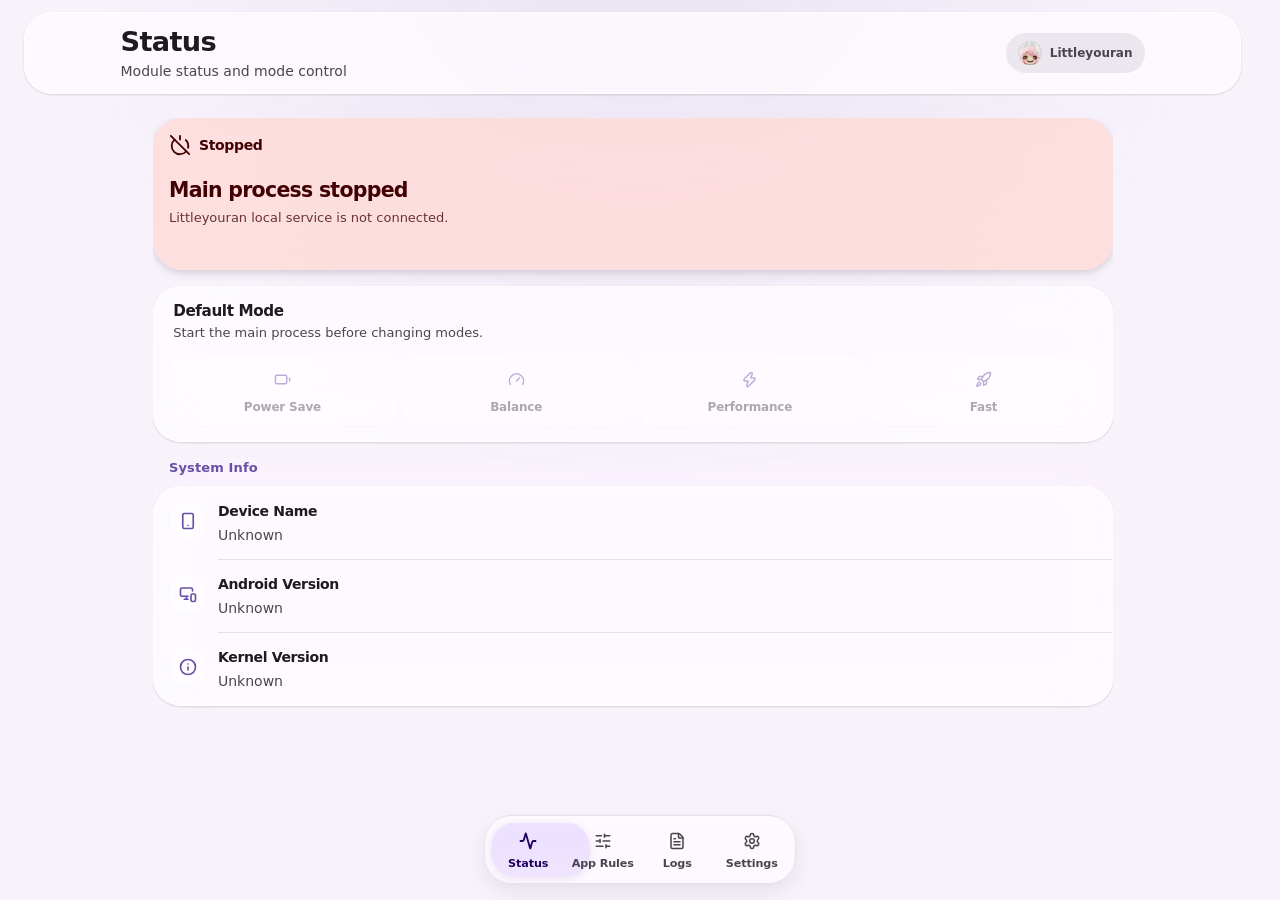
==== commit 0596b903: "Add files via upload" ====
--- a/webroot/index.html
+++ b/webroot/index.html
@@ -1 +1 @@
-<!doctype html><html lang=en><head><meta charset=UTF-8><link href=./favicon.jpg rel=icon type=image/jpeg><link href=/internal/insets.css rel=stylesheet type=text/css><meta content="width=device-width,initial-scale=1,viewport-fit=cover" name=viewport><meta content=#0f172a name=theme-color><title>CpuTurboScheduler</title><script src=./assets/index-DxScUaoa.js defer></script><link href=./assets/style-lF8iRD9y.css rel=stylesheet ></head><body><div id=root></div></body></html>+<!doctype html><html lang=en><head><meta charset=UTF-8><link href=./favicon.jpg rel=icon type=image/jpeg><link href=/internal/insets.css rel=stylesheet type=text/css><meta content="width=device-width,initial-scale=1,viewport-fit=cover" name=viewport><meta content=#0f172a name=theme-color><title>Littleyouran</title><script src=./assets/index-CmnpeG5q.js defer></script><link href=./assets/index-4z87GoCj.css rel=stylesheet></head><body><div id=root></div></body></html>
